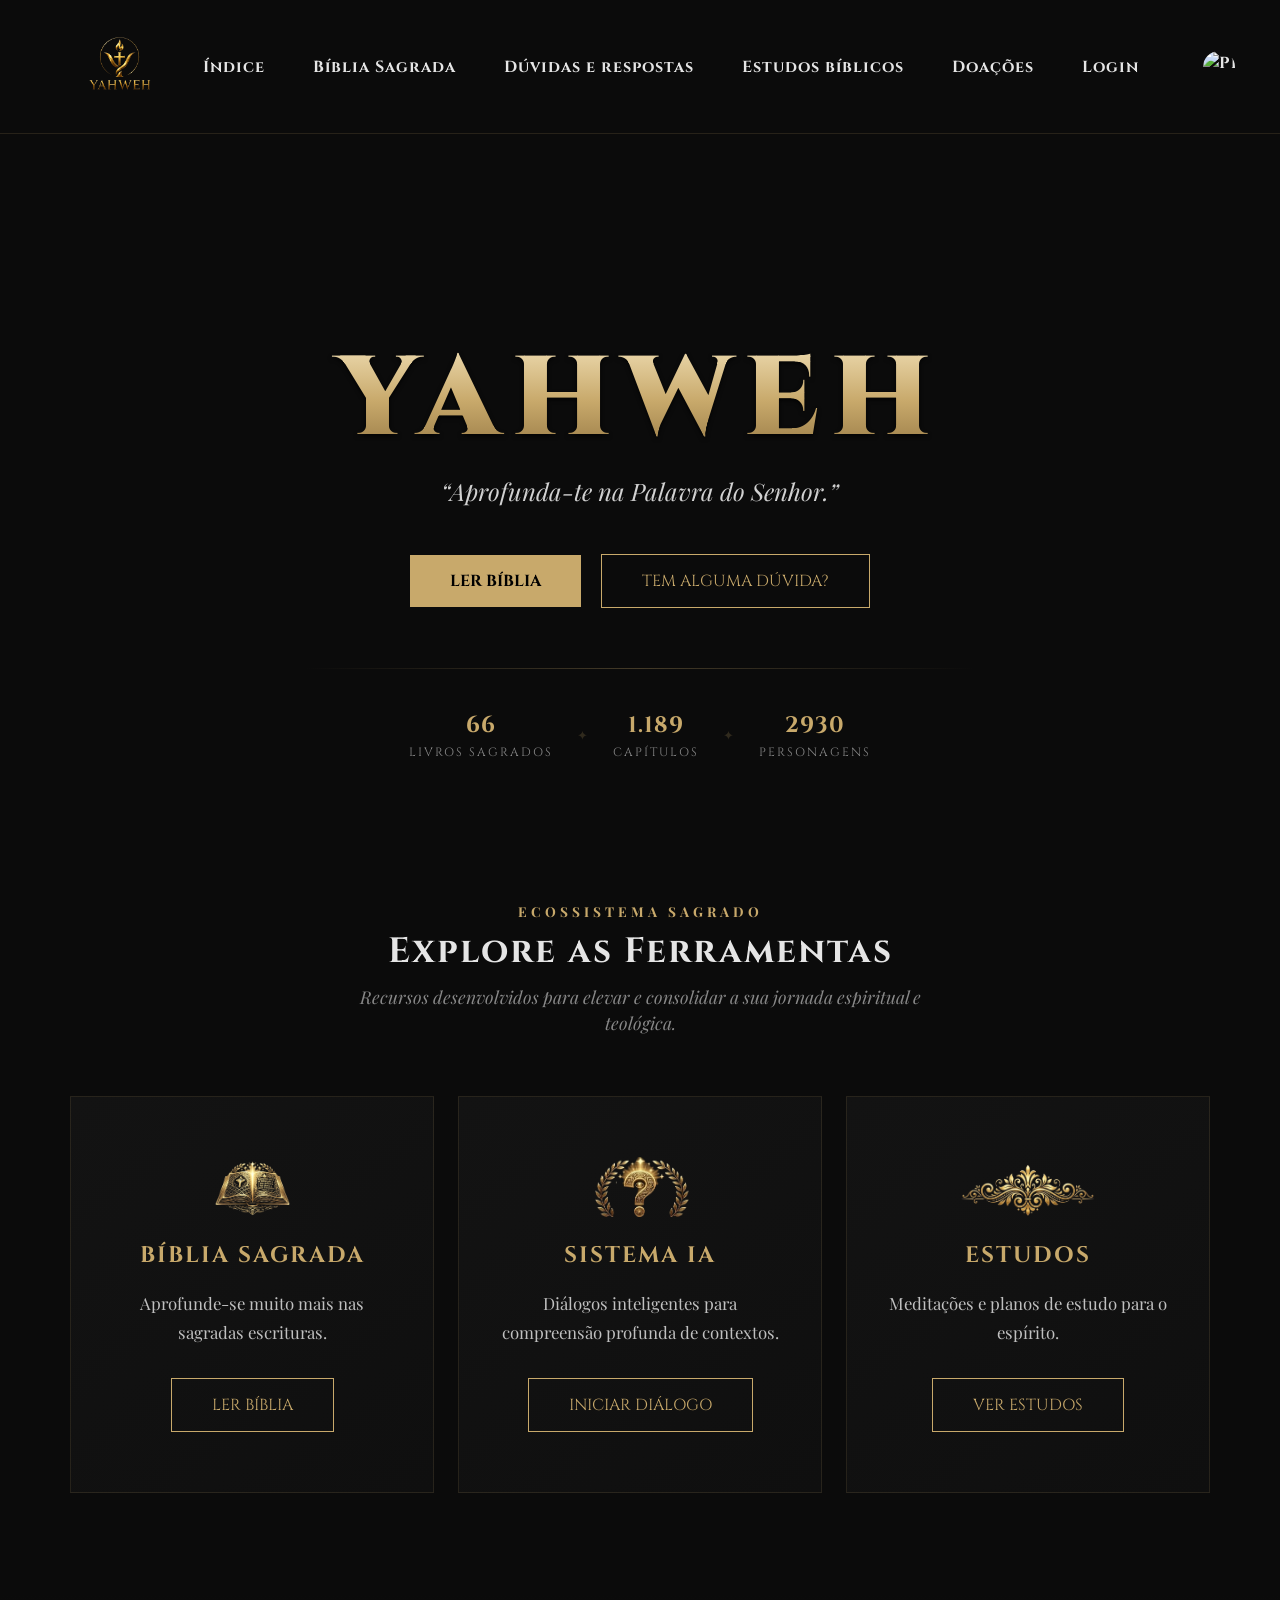
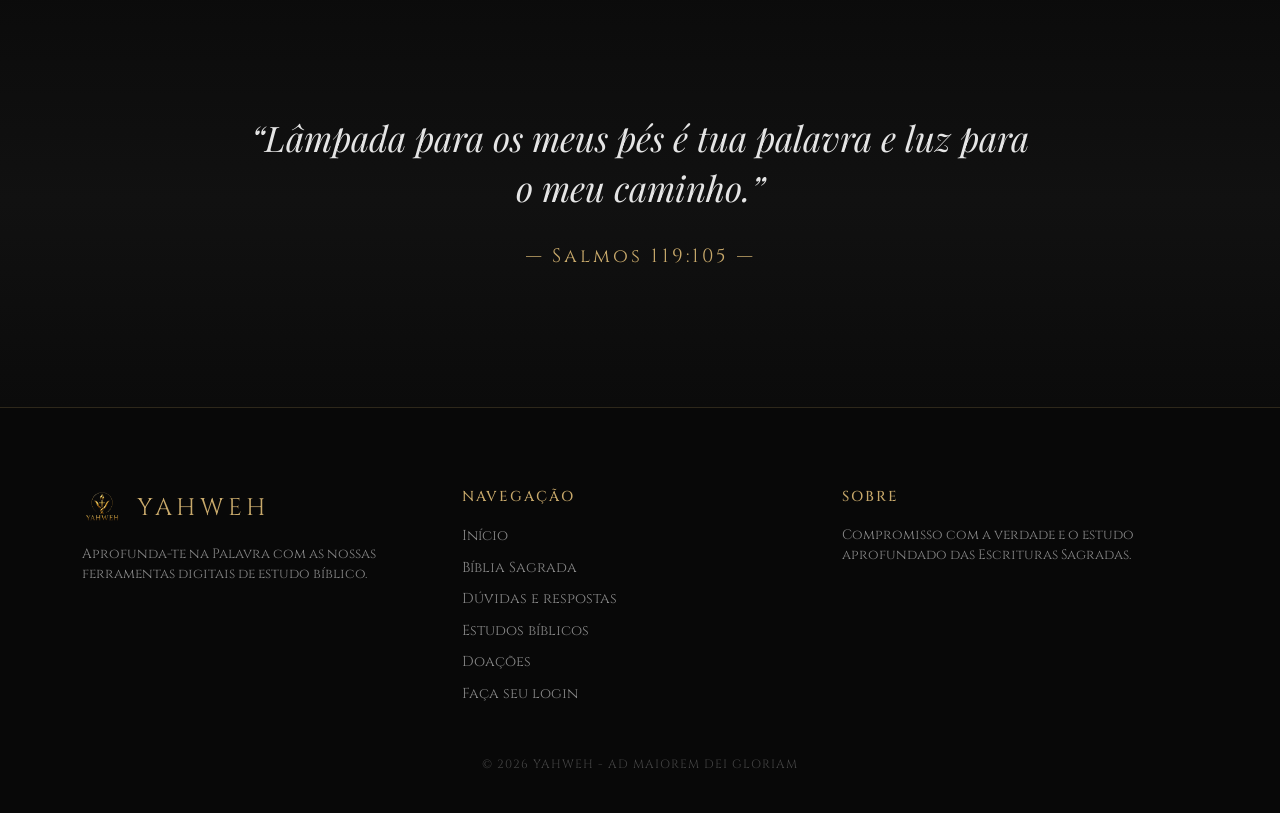
==== index.html @ 66be970e "Update index.html" ====
<!DOCTYPE html>
<html lang="pt-pt">
<head>
    <meta charset="UTF-8">
    <meta name="viewport" content="width=device-width, initial-scale=1.0">
    <title>YAHWEH | Aprofunda-te na Palavra</title>
    
    <link href="https://cdn.jsdelivr.net/npm/bootstrap@5.3.0/dist/css/bootstrap.min.css" rel="stylesheet">
    <link href="https://fonts.googleapis.com/css2?family=Cinzel:wght@400;700;900&family=Playfair+Display:ital,wght@0,400;0,700;1,400&display=swap" rel="stylesheet">
     <link rel="icon" type="image/png" href="img/Logo.png">
     <link rel="manifest" href="/manifest.json">
    <meta name="theme-color" content="#1a237e">
    <style>
:root {
    --bg-dark: #0B0B0B;
    --card-bg: #131313;
    --card-bg-hover: #1A1A1A;
    --gold: #C8A96B;
    --gold-light: #F4E4BC;
    --gold-dark: #8B6E3C;
    --gold-hover: #B39256;
    --white-biblical: #E5E5E5;
    --gray-text: #888888;
}

body {
    background-color: var(--bg-dark);
    color: var(--white-biblical);
    font-family: 'Playfair Display', serif; 
    overflow-x: hidden;
}

h1, h2, h3, .nav-link, .section-title {
    font-family: 'Cinzel', serif;
    letter-spacing: 2px;
}

/* TÍTULO YAHWEH */
.hero-title {
    font-size: 7rem;
    font-weight: 900;
    margin-bottom: 5px;
    font-family: 'Cinzel', serif;
    letter-spacing: 12px;
    text-transform: uppercase;
    background: linear-gradient(
        to bottom,
        var(--gold-light) 0%,
        var(--gold) 50%,
        var(--gold-dark) 100%
    );
    -webkit-background-clip: text;
    -webkit-text-fill-color: transparent;
    filter: drop-shadow(0px 2px 2px rgba(0,0,0,0.8));
}

/* NAVBAR */

.navbar {
    background-color: var(--bg-dark);
    border-bottom: 1px solid rgba(200, 169, 107, 0.15);
    padding: 1.5rem 0;
}

.navbar-nav {
    display: flex;
    align-items: center;
    flex-wrap: nowrap;
    gap: 10px;
}

.logo-img {
    height: 75px;
    width: auto;
    display: inline-block;
    animation: heartbeat-slow 4s infinite ease-in-out;
    transform-origin: center;
}

@keyframes heartbeat-slow {
    0% {
        transform: scale(1);
        filter: drop-shadow(0 0 2px rgba(200,169,107,0.1));
    }

    50% {
        transform: scale(1.05);
        filter: drop-shadow(0 0 8px rgba(200,169,107,0.3));
    }

    100% {
        transform: scale(1);
        filter: drop-shadow(0 0 2px rgba(200,169,107,0.1));
    }
}

.nav-link {
    color: var(--white-biblical) !important;
    font-size: 1rem;
    font-weight: 700;
    margin-left: 22px;
    letter-spacing: 1px;
    display: inline-block;
    position: relative;
    transition: color 0.4s ease;

    /* CORREÇÃO */
    white-space: nowrap;
}

.nav-link:hover {
    color: var(--gold) !important;
}

.nav-link::after {
    content: '';
    position: absolute;
    width: 100%;
    transform: scaleX(0);
    height: 1px;
    bottom: -5px;
    left: 0;
    background-color: var(--gold);
    transform-origin: bottom right;
    transition: transform 0.4s ease-out;
}

.nav-link:hover::after {
    transform: scaleX(1);
    transform-origin: bottom left;
}

/* HERO SECTION */

.hero-section { 
    padding: 200px 0 80px 0;
    text-align: center; 
}

.hero-subtitle { 
    font-size: 1.5rem; 
    color: #D1D1D1;
    font-style: italic; 
    margin-bottom: 45px; 
}

.btn-yahweh-gold {
    background-color: var(--gold);
    color: #000 !important;
    border: none;
    padding: 14px 40px;
    font-weight: 700;
    text-transform: uppercase;
    font-family: 'Cinzel', serif;
    border-radius: 0;
    transition: all 0.3s ease;
}

.btn-yahweh-gold:hover {
    background-color: var(--gold-hover);
    transform: translateY(-3px);
}

.btn-yahweh-outline {
    border: 1px solid var(--gold);
    color: var(--gold) !important;
    padding: 14px 40px;
    border-radius: 0;
    font-family: 'Cinzel', serif;
    text-transform: uppercase;
    background: transparent;
    transition: all 0.3s ease;
}

.btn-yahweh-outline:hover {
    background-color: var(--gold);
    color: #000 !important;
    transform: translateY(-3px);
}

.hero-divider {
    height: 1px;
    background: linear-gradient(
        to right,
        transparent,
        rgba(200,169,107,0.3),
        transparent
    );
    width: 60%;
    margin: 60px auto 40px auto;
}

.hero-sub-footer {
    display: flex;
    justify-content: center;
    gap: 60px;
}

.hero-stat-item {
    text-align: center;
    position: relative;
}

.hero-stat-item:not(:last-child)::after {
    content: '✦';
    position: absolute;
    right: -35px;
    top: 50%;
    transform: translateY(-50%);
    color: rgba(200,169,107,0.2);
    font-size: 0.8rem;
}

.stat-number {
    display: block;
    font-size: 1.4rem;
    font-weight: 700;
    color: var(--gold);
    letter-spacing: 1px;
    font-family: 'Cinzel', serif;
}

.stat-number-label {
    display: block;
    font-size: 0.75rem;
    color: var(--gray-text);
    text-transform: uppercase;
    letter-spacing: 2px;
    font-family: 'Cinzel', serif;
}

/* INFO SECTION */

.info-section {
    padding: 60px 0 100px 0;
}

.section-header {
    margin-bottom: 60px;
}

.section-badge {
    color: var(--gold);
    font-size: 0.85rem;
    letter-spacing: 4px;
    text-transform: uppercase;
    font-weight: 700;
    display: block;
    margin-bottom: 10px;
}

.section-title {
    font-size: 2.2rem;
    color: var(--white-biblical);
    font-weight: 700;
}

.section-subtitle {
    color: var(--gray-text);
    font-size: 1.1rem;
    font-style: italic;
    max-width: 600px;
    margin: 10px auto 0 auto;
}

.card-custom {
    background: linear-gradient(145deg, var(--card-bg), #0f0f0f);
    border: 1px solid rgba(200,169,107,0.12);
    padding: 60px 40px;
    text-align: center;
    height: 100%;
    transition: all 0.4s cubic-bezier(0.165,0.84,0.44,1);
    position: relative;
}

.card-custom:hover {
    border-color: var(--gold);
    background: var(--card-bg-hover);
    transform: translateY(-8px);
}

.card-custom::before {
    content: '';
    position: absolute;
    top: 0;
    left: 0;
    width: 100%;
    height: 3px;
    background-color: var(--gold);
    transform: scaleX(0);
    transition: transform 0.4s ease;
}

.card-custom:hover::before {
    transform: scaleX(1);
}

.card-img-icon {
    height: 60px;
    width: auto;
    margin-bottom: 25px;
}

.card-title {
    color: var(--gold);
    font-size: 1.4rem;
    font-weight: 700;
    margin-bottom: 20px;
    text-transform: uppercase;
}

.card-text {
    font-size: 1.05rem;
    line-height: 1.7;
    color: #C0C0C0;
}

/* VERSÍCULO */

.verse-section {
    padding: 120px 0;
    background: linear-gradient(to bottom, #0b0b0b, #111, #0b0b0b);
}

.verse-text {
    font-size: 2.2rem;
    font-style: italic;
    color: var(--white-biblical);
    max-width: 800px;
    margin: 0 auto;
    line-height: 1.4;
}

.verse-ref {
    font-family: 'Cinzel', serif;
    color: var(--gold);
    margin-top: 30px;
    font-size: 1.2rem;
    letter-spacing: 3px;
}

/* FOOTER */

footer { 
    padding: 80px 0 40px 0; 
    border-top: 1px solid rgba(200,169,107,0.2); 
    background-color: #080808;
    font-family: 'Cinzel', serif; 
}

.footer-brand {
    font-size: 1.5rem;
    color: var(--gold);
    letter-spacing: 4px;
    margin-bottom: 1rem;
    display: block;
}

.footer-heading {
    color: var(--gold);
    font-size: 0.9rem;
    text-transform: uppercase;
    letter-spacing: 2px;
    margin-bottom: 20px;
}

.footer-link {
    color: var(--gray-text);
    text-decoration: none;
    display: block;
    margin-bottom: 10px;
    transition: 0.3s;
    font-size: 0.9rem;
}

.footer-link:hover {
    color: var(--gold);
}

.copyright {
    color: #444;
    font-size: 0.75rem;
    margin-top: 40px;
    letter-spacing: 1px;
}

/* RESPONSIVO */

@media (max-width: 768px) {

    .navbar {
        padding: 1rem 0;
    }

    .logo-img {
        height: 55px;
    }

    .navbar-collapse {
        background-color: #0B0B0B;
        padding: 20px;
        margin-top: 15px;
        text-align: center;
        border-top: none !important;
    }

    .navbar-nav {
        flex-direction: column;
        gap: 0;
    }

    .nav-link {
        margin-left: 0;
        margin-top: 15px;
        margin-bottom: 10px;
        font-size: 1rem;
        text-align: center;
    }

    .hero-section {
        padding: 120px 20px 60px 20px;
    }

    .hero-title {
        font-size: 3.2rem;
        letter-spacing: 4px;
        line-height: 1.1;
    }

    .hero-subtitle {
        font-size: 1.1rem;
        margin-bottom: 30px;
        padding: 0 10px;
    }

    .btn-yahweh-gold,
    .btn-yahweh-outline {
        width: 100%;
        margin-bottom: 15px;
        padding: 14px 20px;
        font-size: 0.9rem;
    }

    .hero-divider {
        width: 90%;
        margin: 40px auto;
    }

    .hero-sub-footer {
        flex-direction: column;
        gap: 25px;
    }

    .hero-stat-item:not(:last-child)::after {
        display: none;
    }

    .section-title {
        font-size: 1.7rem;
    }

    .section-subtitle {
        font-size: 1rem;
        padding: 0 15px;
    }

    .card-custom {
        padding: 40px 25px;
    }

    .card-title {
        font-size: 1.2rem;
    }

    .card-text {
        font-size: 0.95rem;
    }

    .verse-section {
        padding: 80px 20px;
    }

    .verse-text {
        font-size: 1.4rem;
        line-height: 1.6;
    }

    .verse-ref {
        font-size: 1rem;
    }

    footer {
        padding: 60px 20px 30px 20px;
        text-align: center;
    }

    .footer-brand {
        font-size: 1.2rem;
    }

    .footer-heading {
        margin-top: 20px;
    }

    .copyright {
        margin-top: 30px;
        font-size: 0.7rem;
    }

    .navbar-toggler {
        border: none !important;
    }

    .navbar-toggler:focus {
        box-shadow: none !important;
    }

    .navbar-toggler-icon {
    background-image: url("data:image/svg+xml;charset=utf8,%3Csvg viewBox='0 0 30 30' xmlns='http://www.w3.org/2000/svg'%3E%3Cpath stroke='%23C8A96B' stroke-width='2.8' stroke-linecap='round' d='M4 7h22M4 15h22M4 23h22'/%3E%3C/svg%3E") !important;
}
}
</style>
</head>
<body>
        <div class="modal fade" id="settingsModal" tabindex="-1">

    <div class="modal-dialog">

        <div class="modal-content bg-dark text-white">

            <div class="modal-header">

                <h5 class="modal-title">
                    Configurações da Conta
                </h5>

                <button
                    type="button"
                    class="btn-close btn-close-white"
                    data-bs-dismiss="modal">
                </button>

            </div>

            <div class="modal-body">

                <label class="mb-2">
                    Nome
                </label>

                <input
                    type="text"
                    id="edit-name"
                    class="form-control mb-3">

                <label class="mb-2">
                    Email
                </label>

                <input
                    type="text"
                    id="edit-email"
                    class="form-control mb-4"
                    disabled>

                <button
                    class="btn btn-warning w-100"
                    id="save-settings">

                    Guardar Alterações

                </button>

            </div>

        </div>

    </div>

</div>

<!-- NAVBAR -->

<nav class="navbar navbar-expand-lg">

    <div class="container">

        <a class="navbar-brand" href="index.html">
            <img src="img/Logo.png" alt="YAHWEH Logo" class="logo-img">
        </a>

        <button
            class="navbar-toggler border-0"
            type="button"
            data-bs-toggle="collapse"
            data-bs-target="#navbarNav"
            aria-controls="navbarNav"
            aria-expanded="false"
            aria-label="Toggle navigation">

            <span class="navbar-toggler-icon"></span>

        </button>

        <div class="collapse navbar-collapse" id="navbarNav">

            <div class="navbar-nav ms-auto align-items-center">

                <a class="nav-link" href="index.html">Índice</a>

                <a class="nav-link" href="biblia.html">
                    Bíblia Sagrada
                </a>

                <a class="nav-link" href="ia.html">
                    Dúvidas e respostas
                </a>

                <a class="nav-link" href="estudos.html">
                    Estudos bíblicos
                </a>

                <a class="nav-link" href="doacoes.html">
                    Doações
                </a>

                <a
                    class="nav-link"
                    href="login.html"
                    id="login-link">

                    Login

                </a>

                <div class="dropdown ms-3" id="user-menu">

                    <a
                        class="nav-link dropdown-toggle d-flex align-items-center gap-2"
                        href="#"
                        role="button"
                        data-bs-toggle="dropdown"
                        aria-expanded="false">

                        <img
                            id="user-photo"
                            src=""
                            alt="Perfil"
                            style="
                                width:32px;
                                height:32px;
                                border-radius:50%;
                                object-fit:cover;
                            ">

                        <span
                            id="user-name"
                            style="
                                max-width:140px;
                                overflow:hidden;
                                text-overflow:ellipsis;
                                white-space:nowrap;
                                display:inline-block;
                            ">
                        </span>

                    </a>

                    <ul class="dropdown-menu dropdown-menu-end">

                        <li>
                            <a
                                class="dropdown-item d-none"
                                href="admin.php"
                                id="admin-link">

                                Painel Admin

                            </a>
                        </li>

                        <li>
                            <a
                                class="dropdown-item"
                                href="#"
                                id="open-settings"
                                data-bs-toggle="modal"
                                data-bs-target="#settingsModal">

                                Configurações

                            </a>
                        </li>

                        <li>
                            <hr class="dropdown-divider">
                        </li>

                        <li>
                            <a
                                class="dropdown-item text-danger"
                                href="#"
                                id="logout-btn">

                                Sair

                            </a>
                        </li>

                    </ul>

                </div>

            </div>

        </div>

    </div>

</nav>

    <section class="hero-section">
        <div class="container">
            <h1 class="hero-title">YAHWEH</h1>
            <p class="hero-subtitle">“Aprofunda-te na Palavra do Senhor.”</p>
            <div class="mb-4">
                <a href="biblia.html" class="btn btn-yahweh-gold me-3">Ler Bíblia</a>
                <a href="ia.html" class="btn btn-yahweh-outline">Tem alguma dúvida?</a>
            </div>
            <div class="hero-divider"></div>
            <div class="hero-sub-footer">
                <div class="hero-stat-item">
                    <span class="stat-number">66</span>
                    <span class="stat-number-label">Livros Sagrados</span>
                </div>
                <div class="hero-stat-item">
                    <span class="stat-number">1.189</span>
                    <span class="stat-number-label">Capítulos</span>
                </div>
                <div class="hero-stat-item">
                    <span class="stat-number">2930</span>
                    <span class="stat-number-label">Personagens</span>
                </div>
            </div>
        </div>
    </section>

   <section class="container info-section">
    <div class="section-header text-center">
        <span class="section-badge">Ecossistema Sagrado</span>
        <h2 class="section-title">Explore as Ferramentas</h2>
        <p class="section-subtitle">Recursos desenvolvidos para elevar e consolidar a sua jornada espiritual e teológica.</p>
    </div>
    
    
    <div class="row g-4 justify-content-center">
        
        <div class="col-12 col-md-4">
            <div class="card-custom d-flex flex-column align-items-center h-100">
                <img src="img/biblia1.png" alt="Bíblia" class="card-img-icon">
                <h3 class="card-title">Bíblia Sagrada</h3>
                <p class="card-text flex-grow-1">Aprofunde-se muito mais nas sagradas escrituras.</p>
                <a href="biblia.html" class="btn btn-yahweh-outline mt-3">Ler Bíblia</a>
            </div>
        </div>

        <div class="col-12 col-md-4">
            <div class="card-custom d-flex flex-column align-items-center h-100">
                <img src="img/biblia2.png" alt="IA" class="card-img-icon">
                <h3 class="card-title">Sistema IA</h3>
                <p class="card-text flex-grow-1">Diálogos inteligentes para compreensão profunda de contextos.</p>
                <a href="ia.html" class="btn btn-yahweh-outline mt-3">Iniciar Diálogo</a>
            </div>
        </div>

        <div class="col-12 col-md-4">
            <div class="card-custom d-flex flex-column align-items-center h-100">
                <img src="img/biblia3.png" alt="Estudos" class="card-img-icon">
                <h3 class="card-title">Estudos</h3>
                <p class="card-text flex-grow-1">Meditações e planos de estudo para o espírito.</p>
                <a href="estudos.html" class="btn btn-yahweh-outline mt-3">Ver Estudos</a>
            </div>
        </div>

    </div>
</section>

    <section class="verse-section text-center">
        <div class="container">
            <p class="verse-text">“Lâmpada para os meus pés é tua palavra e luz para o meu caminho.”</p>
            <p class="verse-ref">— Salmos 119:105 —</p>
        </div>
    </section>

<footer>
    <div class="container">
        <div class="row g-4">
            <div class="col-md-4">
                <div class="d-flex align-items-center mb-3">
                    <img src="img/Logo.png" alt="YAHWEH Logo" style="height: 40px; width: auto; margin-right: 15px;">
                    <span class="footer-brand" style="margin-bottom: 0;">YAHWEH</span>
                </div>
                <p style="color:var(--gray-text); font-size: 0.85rem;">Aprofunda-te na Palavra com as nossas ferramentas digitais de estudo bíblico.</p>
            </div>
            
            <div class="col-md-4">
                <h4 class="footer-heading">Navegação</h4>
           <a href="index.html" class="footer-link">Início</a>
                <a href="biblia.html" class="footer-link">Bíblia Sagrada</a>
                <a href="ia.html" class="footer-link">Dúvidas e respostas</a>
                <a href="estudos.html" class="footer-link">Estudos bíblicos</a>
                <a href="doacoes.html" class="footer-link">Doações</a>
                <a href="login.html"
   class="footer-link"
   id="footer-login-link">

    Faça seu login

</a>
            </div>

            <div class="col-md-4">
                <h4 class="footer-heading">Sobre</h4>
                <p style="color:var(--gray-text); font-size: 0.85rem;">Compromisso com a verdade e o estudo aprofundado das Escrituras Sagradas.</p>
            </div>
        </div>
        
        <div class="text-center copyright">
            &copy; 2026 YAHWEH - AD MAIOREM DEI GLORIAM
        </div>
    </div>
</footer>

    <script src="https://cdn.jsdelivr.net/npm/bootstrap@5.3.0/dist/js/bootstrap.bundle.min.js"></script>
     <script type="module" src="auth.js"></script>

     <script>
if ('serviceWorker' in navigator) {
    window.addEventListener('load', () => {
        navigator.serviceWorker.register('./service-worker.js')
            .then(() => console.log('Service Worker registado'))
            .catch(err => console.error('Erro SW:', err));
    });
}
</script>

     <div id="custom-toast"></div>
</body>
</html>
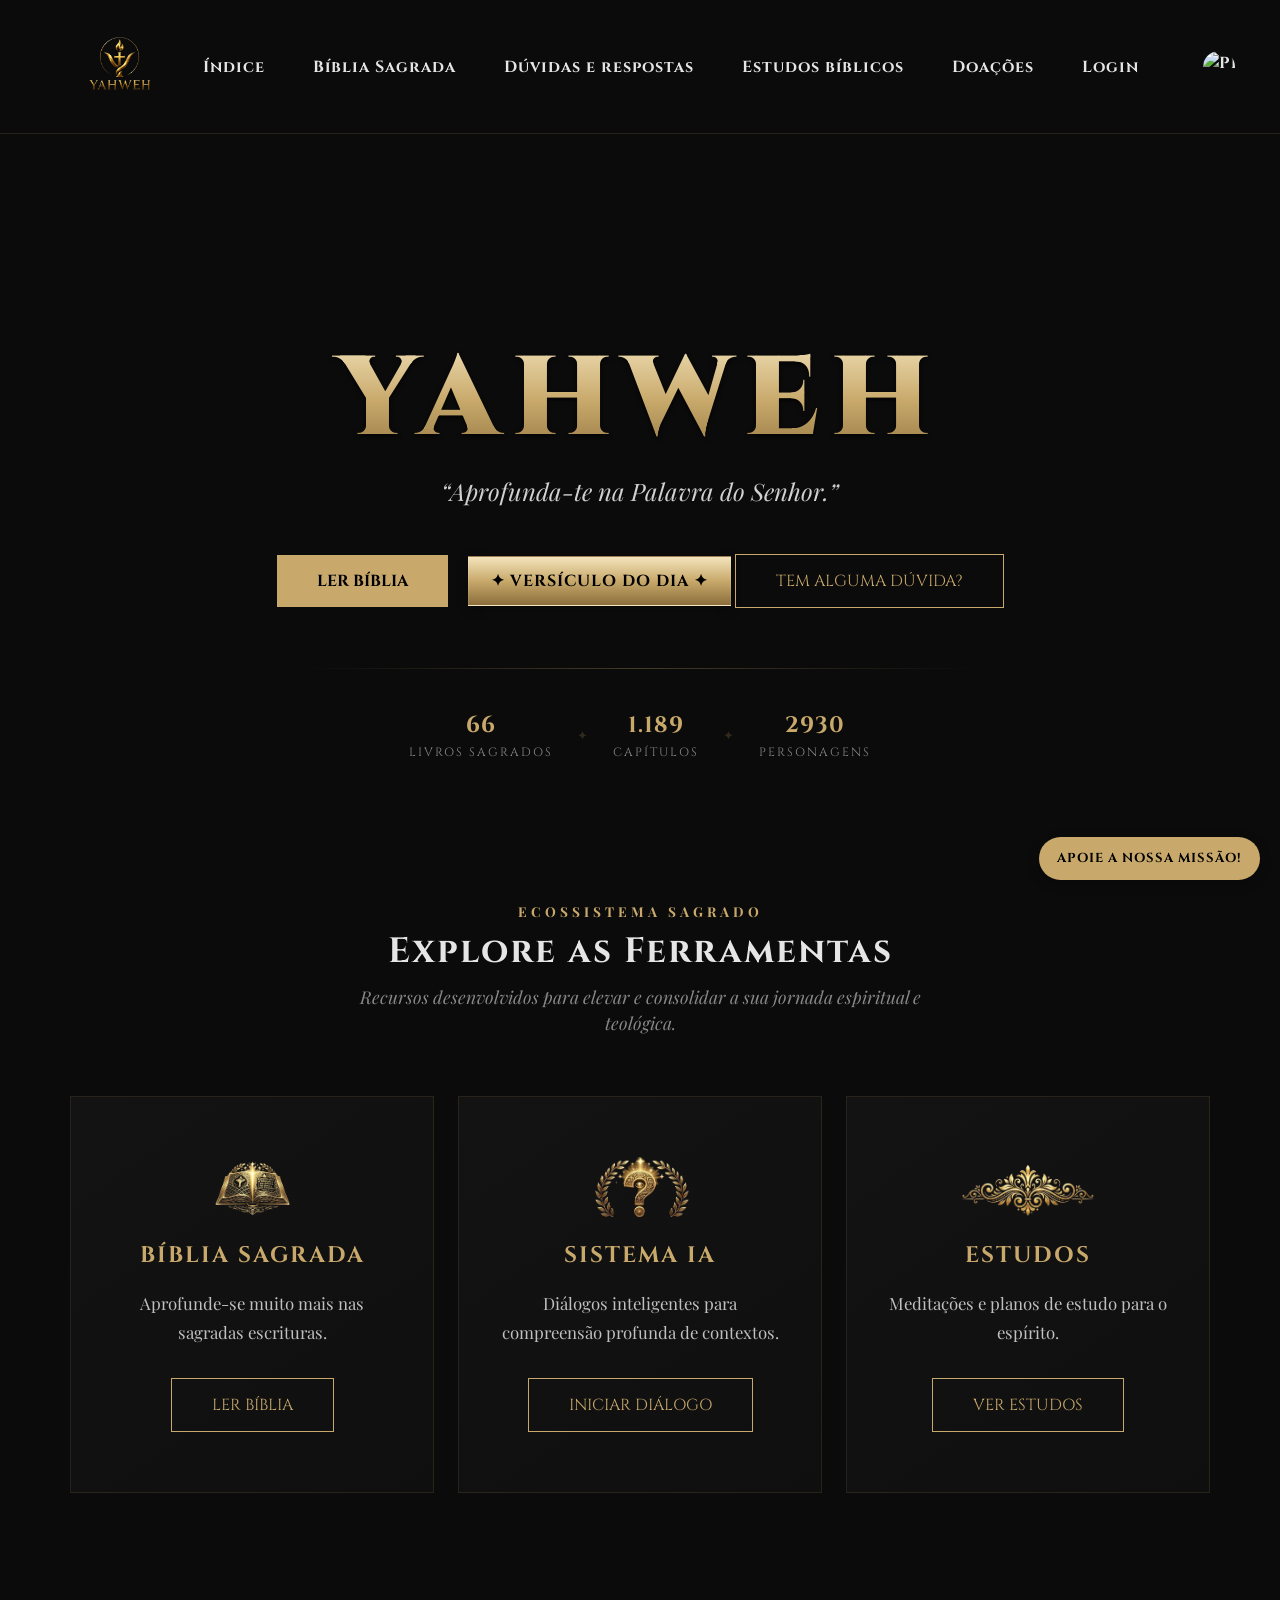
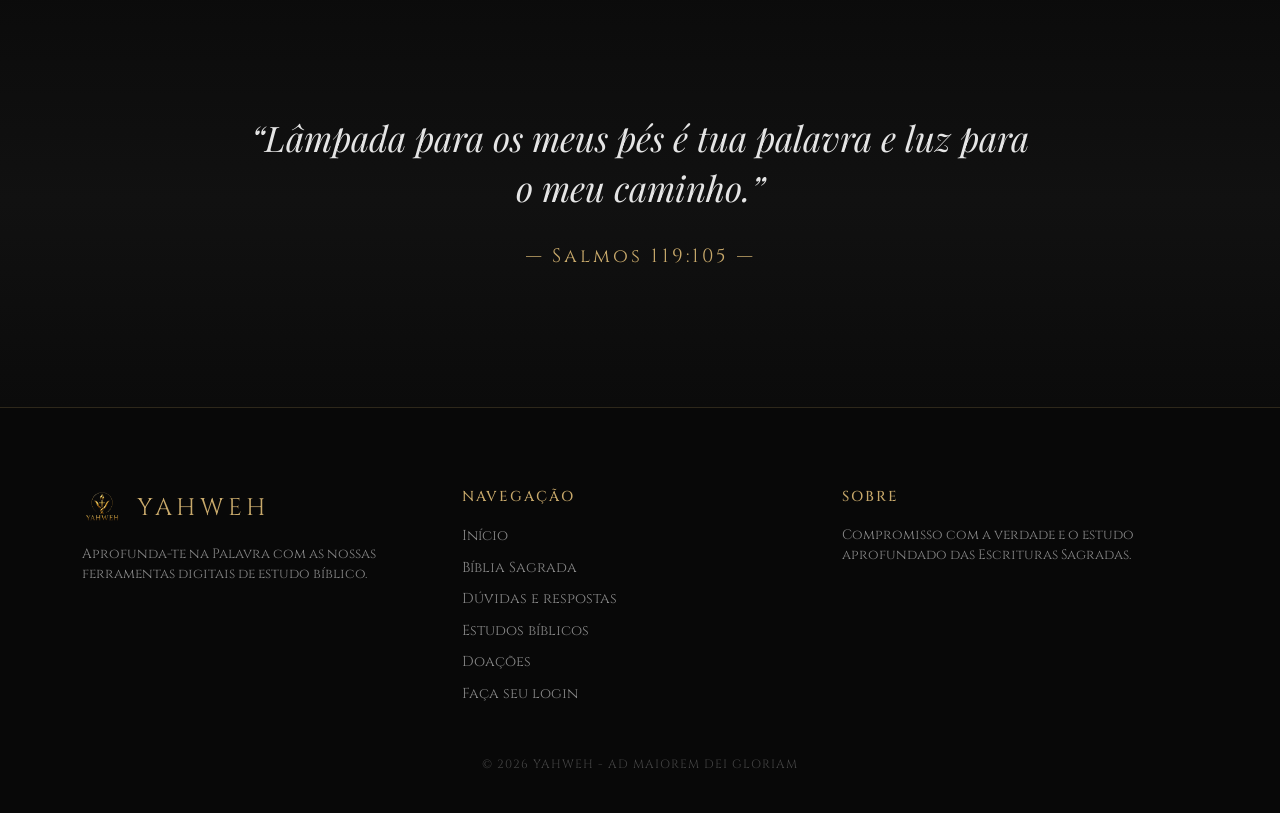
==== commit 35abcf6e: "Update index.html" ====
--- a/index.html
+++ b/index.html
@@ -8,8 +8,6 @@
     <link href="https://cdn.jsdelivr.net/npm/bootstrap@5.3.0/dist/css/bootstrap.min.css" rel="stylesheet">
     <link href="https://fonts.googleapis.com/css2?family=Cinzel:wght@400;700;900&family=Playfair+Display:ital,wght@0,400;0,700;1,400&display=swap" rel="stylesheet">
      <link rel="icon" type="image/png" href="img/Logo.png">
-     <link rel="manifest" href="/manifest.json">
-    <meta name="theme-color" content="#1a237e">
     <style>
 :root {
     --bg-dark: #0B0B0B;
@@ -723,10 +721,46 @@
         <div class="container">
             <h1 class="hero-title">YAHWEH</h1>
             <p class="hero-subtitle">“Aprofunda-te na Palavra do Senhor.”</p>
-            <div class="mb-4">
-                <a href="biblia.html" class="btn btn-yahweh-gold me-3">Ler Bíblia</a>
-                <a href="ia.html" class="btn btn-yahweh-outline">Tem alguma dúvida?</a>
-            </div>
+           <div class="mb-4">
+
+    <a href="biblia.html" class="btn btn-yahweh-gold me-3">
+        Ler Bíblia
+    </a>
+
+  <a href="biblia.html"
+style="
+background:linear-gradient(to bottom,#F4E4BC 0%,#C8A96B 50%,#8B6E3C 100%);
+color:#000;
+border:1px solid rgba(255,255,255,.10);
+padding:12px 22px;
+font-family:'Cinzel',serif;
+font-weight:700;
+letter-spacing:1px;
+text-transform:uppercase;
+text-decoration:none;
+display:inline-block;
+box-shadow:0 3px 10px rgba(0,0,0,.25);
+transition:all .3s ease;
+border-radius:0;
+"
+onmouseover="
+this.style.transform='translateY(-3px)';
+this.style.boxShadow='0 6px 14px rgba(0,0,0,.30)';
+this.style.background='linear-gradient(to bottom,#FFF2D6,#D4B77F,#A88345)';
+"
+onmouseout="
+this.style.transform='translateY(0)';
+this.style.boxShadow='0 3px 10px rgba(0,0,0,.25)';
+this.style.background='linear-gradient(to bottom,#F4E4BC 0%,#C8A96B 50%,#8B6E3C 100%)';
+">
+✦ Versículo do Dia ✦
+</a>
+
+    <a href="ia.html" class="btn btn-yahweh-outline">
+        Tem alguma dúvida?
+    </a>
+
+</div>
             <div class="hero-divider"></div>
             <div class="hero-sub-footer">
                 <div class="hero-stat-item">
@@ -833,17 +867,74 @@
 
     <script src="https://cdn.jsdelivr.net/npm/bootstrap@5.3.0/dist/js/bootstrap.bundle.min.js"></script>
      <script type="module" src="auth.js"></script>
-
-     <script>
-if ('serviceWorker' in navigator) {
-    window.addEventListener('load', () => {
-        navigator.serviceWorker.register('./service-worker.js')
-            .then(() => console.log('Service Worker registado'))
-            .catch(err => console.error('Erro SW:', err));
-    });
-}
+    <div id="custom-toast"></div>
+    <script>
+        if ('serviceWorker' in navigator) {
+            window.addEventListener('load', () => {
+                navigator.serviceWorker.register('./service-worker.js')
+                    .then(() => console.log('Script de limpeza ativo'))
+                    .catch(err => console.error('Erro:', err));
+            });
+        }
+    </script>
+    <!-- Google tag (gtag.js) -->
+<script async src="https://www.googletagmanager.com/gtag/js?id=G-NFBJTTC7L8"></script>
+<script>
+  window.dataLayer = window.dataLayer || [];
+  function gtag(){dataLayer.push(arguments);}
+  gtag('js', new Date());
+
+  gtag('config', 'G-NFBJTTC7L8');
 </script>
 
-     <div id="custom-toast"></div>
+<body>
+
+<a href="doacoes.html"
+style="
+position:fixed;
+right:20px;
+bottom:20px;
+
+padding:12px 18px;
+
+background:#C8A96B;
+
+color:#000;
+
+border-radius:30px;
+
+display:flex;
+align-items:center;
+justify-content:center;
+
+font-size:13px;
+font-weight:700;
+font-family:'Cinzel', serif;
+letter-spacing:1px;
+text-transform:uppercase;
+
+text-decoration:none;
+
+z-index:999999;
+
+box-shadow:0 4px 12px rgba(0,0,0,.25);
+
+transition:all .3s ease;
+"
+
+onmouseover="
+this.style.transform='translateY(-4px) rotate(-2deg)';
+this.style.background='#D4B77F';
+"
+
+onmouseout="
+this.style.transform='translateY(0) rotate(0deg)';
+this.style.background='#C8A96B';
+">
+
+Apoie a Nossa Missão!
+
+</a>
+
 </body>
 </html>
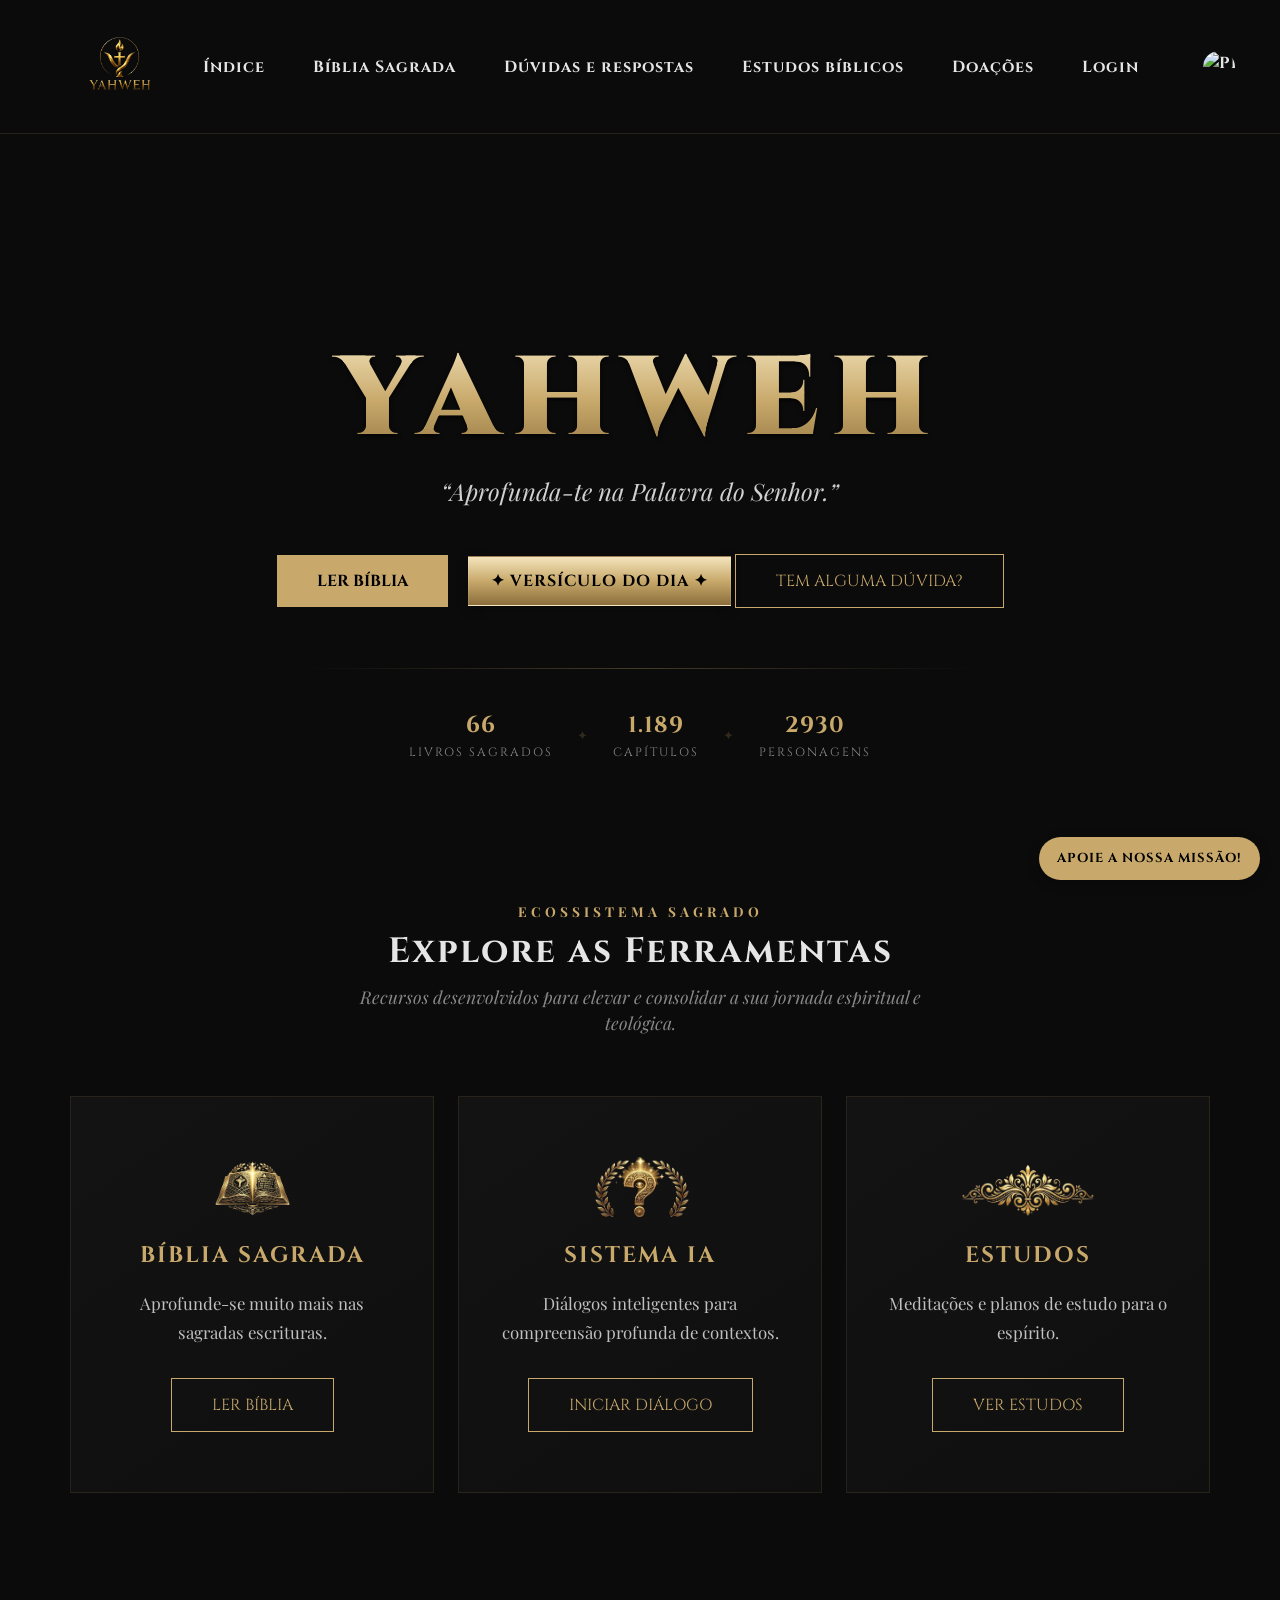
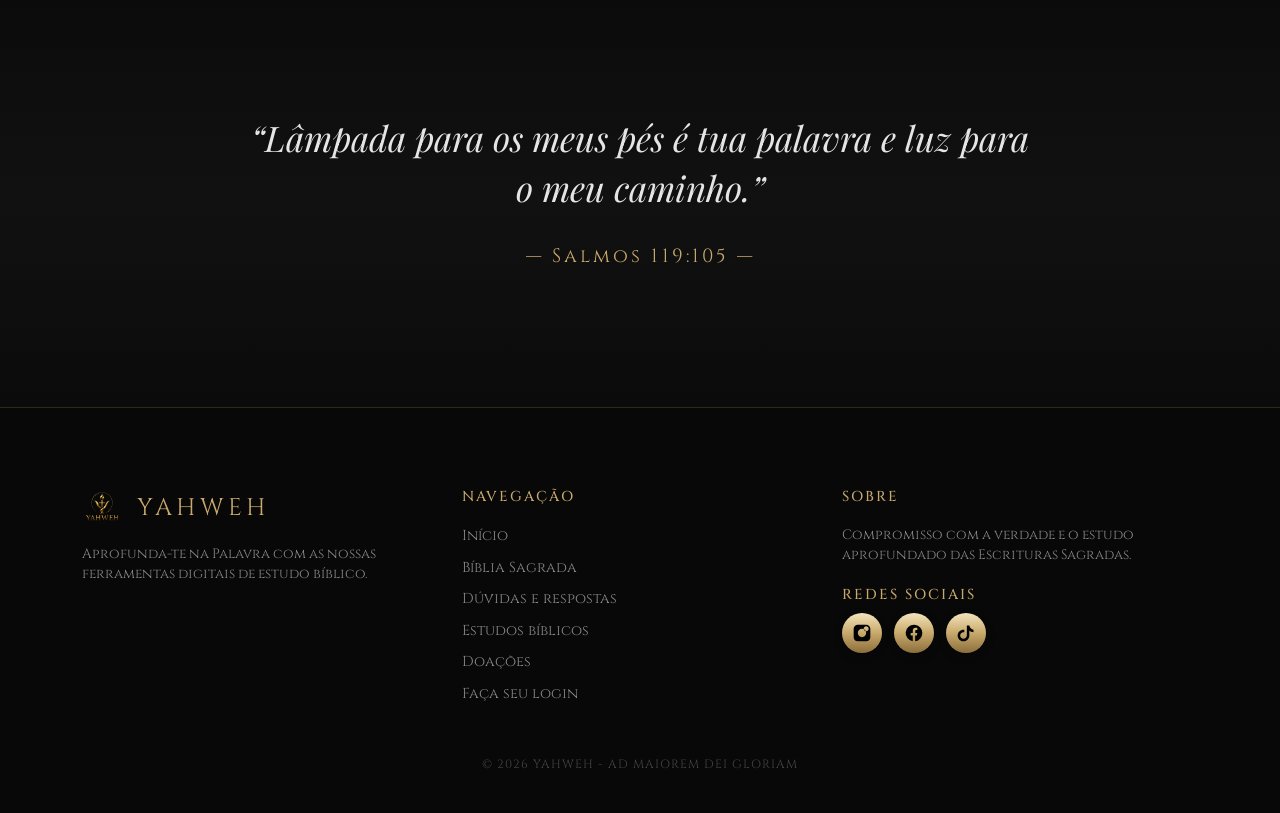
==== commit 572c28f6: "Update index.html" ====
--- a/index.html
+++ b/index.html
@@ -834,31 +834,137 @@
                     <img src="img/Logo.png" alt="YAHWEH Logo" style="height: 40px; width: auto; margin-right: 15px;">
                     <span class="footer-brand" style="margin-bottom: 0;">YAHWEH</span>
                 </div>
-                <p style="color:var(--gray-text); font-size: 0.85rem;">Aprofunda-te na Palavra com as nossas ferramentas digitais de estudo bíblico.</p>
+
+                <p style="color:var(--gray-text); font-size: 0.85rem;">
+                    Aprofunda-te na Palavra com as nossas ferramentas digitais de estudo bíblico.
+                </p>
             </div>
-            
+
             <div class="col-md-4">
                 <h4 class="footer-heading">Navegação</h4>
-           <a href="index.html" class="footer-link">Início</a>
+
+                <a href="index.html" class="footer-link">Início</a>
                 <a href="biblia.html" class="footer-link">Bíblia Sagrada</a>
                 <a href="ia.html" class="footer-link">Dúvidas e respostas</a>
                 <a href="estudos.html" class="footer-link">Estudos bíblicos</a>
                 <a href="doacoes.html" class="footer-link">Doações</a>
-                <a href="login.html"
-   class="footer-link"
-   id="footer-login-link">
-
-    Faça seu login
-
-</a>
+
+                <a href="login.html" class="footer-link" id="footer-login-link">
+                    Faça seu login
+                </a>
             </div>
 
             <div class="col-md-4">
                 <h4 class="footer-heading">Sobre</h4>
-                <p style="color:var(--gray-text); font-size: 0.85rem;">Compromisso com a verdade e o estudo aprofundado das Escrituras Sagradas.</p>
+
+                <p style="color:var(--gray-text); font-size: 0.85rem;">
+                    Compromisso com a verdade e o estudo aprofundado das Escrituras Sagradas.
+                </p>
+
+                <!-- 🔥 REDES SOCIAIS -->
+                <div style="margin-top:20px;">
+                    <h4 class="footer-heading" style="margin-bottom:10px;">
+                        Redes Sociais
+                    </h4>
+
+                    <div style="display:flex; gap:12px;">
+
+                        <!-- INSTAGRAM -->
+                        <a href="https://www.instagram.com/yahweh1.pt?igsh=a2N2NmdzNjF4OW5r"
+                           target="_blank"
+                           style="
+                           width:40px;
+                           height:40px;
+                           display:flex;
+                           align-items:center;
+                           justify-content:center;
+                           border-radius:50%;
+                           background:linear-gradient(to bottom,#F4E4BC,#C8A96B,#8B6E3C);
+                           box-shadow:0 3px 8px rgba(0,0,0,.25);
+                           transition:all .3s ease;
+                           "
+                           onmouseover="
+                           this.style.transform='translateY(-3px) scale(1.1)';
+                           this.style.boxShadow='0 6px 14px rgba(0,0,0,.35)';
+                           "
+                           onmouseout="
+                           this.style.transform='translateY(0) scale(1)';
+                           this.style.boxShadow='0 3px 8px rgba(0,0,0,.25)';
+                           ">
+
+                            <!-- Instagram SVG -->
+                            <svg width="20" height="20" viewBox="0 0 24 24" fill="black">
+                                <path d="M7 2C4.24 2 2 4.24 2 7v10c0 2.76 2.24 5 5 5h10c2.76 0 5-2.24 5-5V7c0-2.76-2.24-5-5-5H7zm10 2c1.65 0 3 1.35 3 3s-1.35 3-3 3-3-1.35-3-3 1.35-3 3-3zM12 7c2.76 0 5 2.24 5 5s-2.24 5-5 5-5-2.24-5-5 2.24-5 5-5z"/>
+                            </svg>
+
+                        </a>
+
+                        <!-- FACEBOOK -->
+                        <a href="https://www.facebook.com/profile.php?id=61590850944452&locale=pt_PT"
+                           target="_blank"
+                           style="
+                           width:40px;
+                           height:40px;
+                           display:flex;
+                           align-items:center;
+                           justify-content:center;
+                           border-radius:50%;
+                           background:linear-gradient(to bottom,#F4E4BC,#C8A96B,#8B6E3C);
+                           box-shadow:0 3px 8px rgba(0,0,0,.25);
+                           transition:all .3s ease;
+                           "
+                           onmouseover="
+                           this.style.transform='translateY(-3px) scale(1.1)';
+                           this.style.boxShadow='0 6px 14px rgba(0,0,0,.35)';
+                           "
+                           onmouseout="
+                           this.style.transform='translateY(0) scale(1)';
+                           this.style.boxShadow='0 3px 8px rgba(0,0,0,.25)';
+                           ">
+
+                            <!-- Facebook SVG -->
+                            <svg width="20" height="20" viewBox="0 0 24 24" fill="black">
+                                <path d="M22 12a10 10 0 1 0-11.5 9.9v-7H8v-3h2.5V9.5C10.5 7 11.9 5.8 14 5.8c1 0 2 .1 2 .1v2.5h-1.1c-1.1 0-1.4.7-1.4 1.4V12H16l-.5 3h-2.1v7A10 10 0 0 0 22 12z"/>
+                            </svg>
+
+                        </a>
+
+                        <!-- TIKTOK -->
+                        <a href="https://www.tiktok.com/@yahweh.pt?is_from_webapp=1&sender_device=pc"
+                           target="_blank"
+                           style="
+                           width:40px;
+                           height:40px;
+                           display:flex;
+                           align-items:center;
+                           justify-content:center;
+                           border-radius:50%;
+                           background:linear-gradient(to bottom,#F4E4BC,#C8A96B,#8B6E3C);
+                           box-shadow:0 3px 8px rgba(0,0,0,.25);
+                           transition:all .3s ease;
+                           "
+                           onmouseover="
+                           this.style.transform='translateY(-3px) scale(1.1)';
+                           this.style.boxShadow='0 6px 14px rgba(0,0,0,.35)';
+                           "
+                           onmouseout="
+                           this.style.transform='translateY(0) scale(1)';
+                           this.style.boxShadow='0 3px 8px rgba(0,0,0,.25)';
+                           ">
+
+                            <!-- TikTok SVG -->
+                            <svg width="20" height="20" viewBox="0 0 24 24" fill="black">
+                                <path d="M16 3c.5 2.8 2.2 4.5 5 5v3c-2-.1-3.8-.8-5-2v6c0 3.9-3.2 7-7 7s-7-3.1-7-7 3.1-7 7-7c.3 0 .7 0 1 .1v3.1c-.3-.1-.7-.2-1-.2-2.2 0-4 1.8-4 4s1.8 4 4 4 4-1.8 4-4V3h3z"/>
+                            </svg>
+
+                        </a>
+
+                    </div>
+                </div>
+
             </div>
         </div>
-        
+
         <div class="text-center copyright">
             &copy; 2026 YAHWEH - AD MAIOREM DEI GLORIAM
         </div>
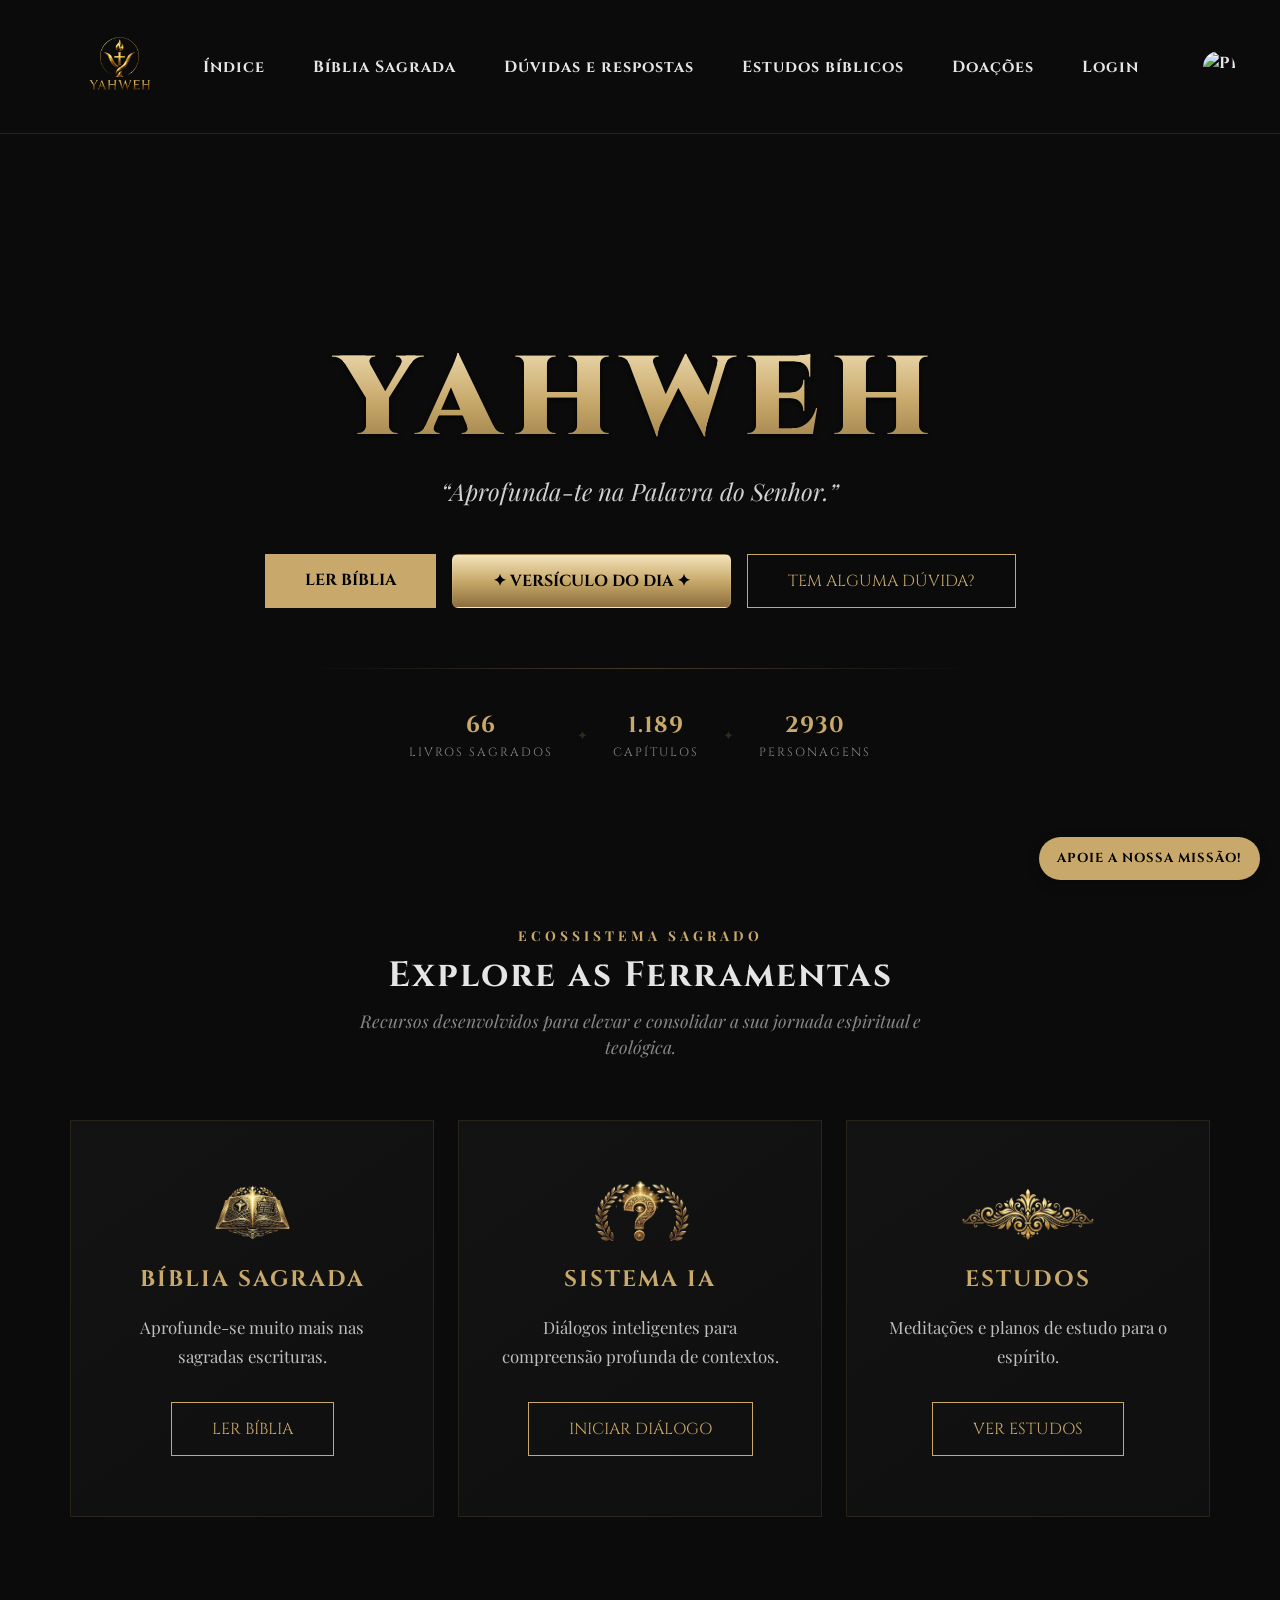
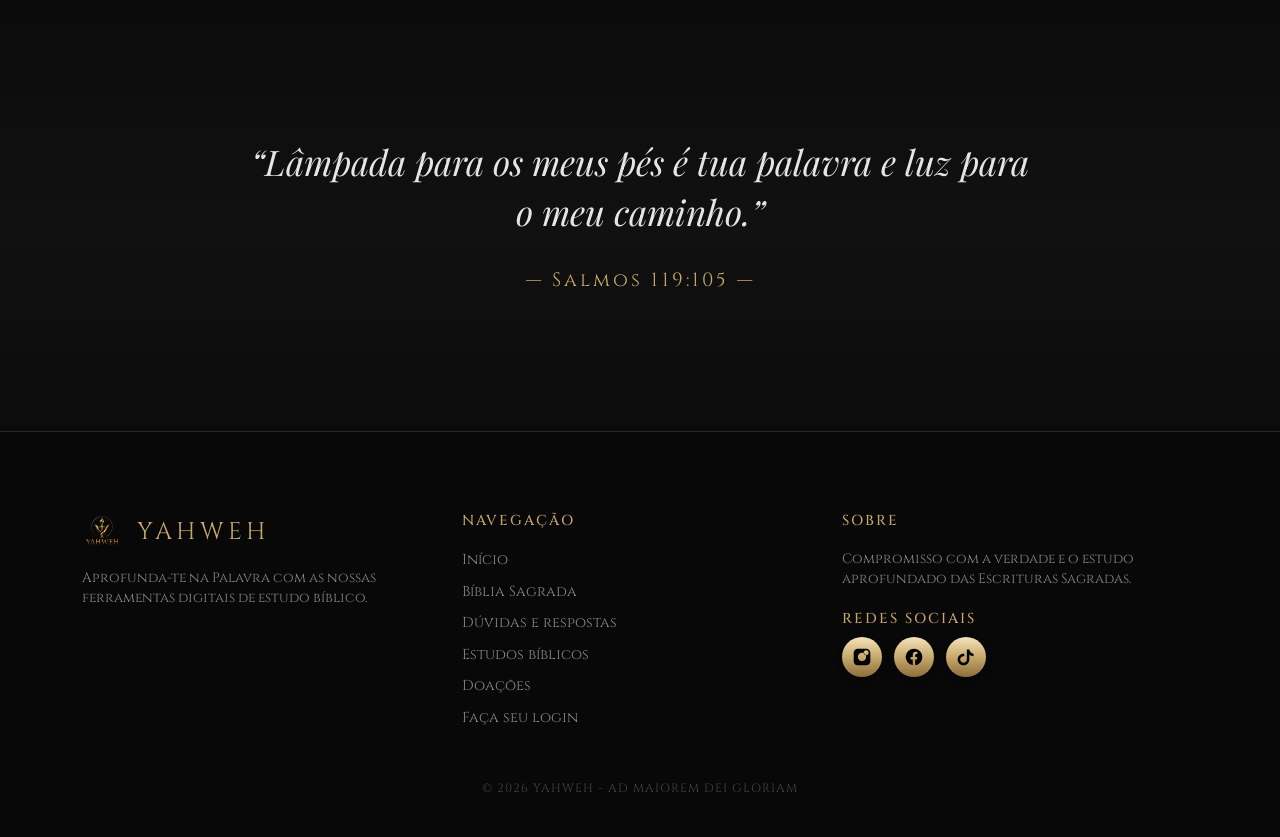
==== commit bd1872b1: "Update index.html" ====
--- a/index.html
+++ b/index.html
@@ -226,6 +226,33 @@
     letter-spacing: 2px;
     font-family: 'Cinzel', serif;
 }
+.btn-yahweh-verse {
+    background: linear-gradient(to bottom, #F4E4BC 0%, #C8A96B 50%, #8B6E3C 100%);
+    color: #000;
+    border: 1px solid rgba(255,255,255,.10);
+    padding: 14px 40px;
+    font-weight: 700;
+    text-transform: uppercase;
+    font-family: 'Cinzel', serif;
+    text-decoration: none;
+    transition: all 0.3s ease;
+}
+
+.btn-yahweh-verse:hover {
+    transform: translateY(-3px);
+    background: linear-gradient(to bottom, #FFF2D6, #D4B77F, #A88345);
+    color: #000;
+}
+
+/* Ajuste específico para telemóveis */
+@media (max-width: 768px) {
+    .btn-yahweh-gold,
+    .btn-yahweh-verse,
+    .btn-yahweh-outline {
+        width: 100%; /* Faz os botões ocuparem toda a largura em mobile */
+        margin-bottom: 5px;
+    }
+}
 
 /* INFO SECTION */
 
@@ -723,43 +750,19 @@
             <p class="hero-subtitle">“Aprofunda-te na Palavra do Senhor.”</p>
            <div class="mb-4">
 
-    <a href="biblia.html" class="btn btn-yahweh-gold me-3">
+   <!-- SUBSTITUI A TUA DIV DE BOTÕES ATUAL POR ESTA -->
+<div class="d-flex flex-wrap justify-content-center gap-3 mt-4">
+    <a href="biblia.html" class="btn btn-yahweh-gold">
         Ler Bíblia
     </a>
 
-  <a href="biblia.html"
-style="
-background:linear-gradient(to bottom,#F4E4BC 0%,#C8A96B 50%,#8B6E3C 100%);
-color:#000;
-border:1px solid rgba(255,255,255,.10);
-padding:12px 22px;
-font-family:'Cinzel',serif;
-font-weight:700;
-letter-spacing:1px;
-text-transform:uppercase;
-text-decoration:none;
-display:inline-block;
-box-shadow:0 3px 10px rgba(0,0,0,.25);
-transition:all .3s ease;
-border-radius:0;
-"
-onmouseover="
-this.style.transform='translateY(-3px)';
-this.style.boxShadow='0 6px 14px rgba(0,0,0,.30)';
-this.style.background='linear-gradient(to bottom,#FFF2D6,#D4B77F,#A88345)';
-"
-onmouseout="
-this.style.transform='translateY(0)';
-this.style.boxShadow='0 3px 10px rgba(0,0,0,.25)';
-this.style.background='linear-gradient(to bottom,#F4E4BC 0%,#C8A96B 50%,#8B6E3C 100%)';
-">
-✦ Versículo do Dia ✦
-</a>
+    <a href="biblia.html" class="btn btn-yahweh-verse">
+        ✦ Versículo do Dia ✦
+    </a>
 
     <a href="ia.html" class="btn btn-yahweh-outline">
         Tem alguma dúvida?
     </a>
-
 </div>
             <div class="hero-divider"></div>
             <div class="hero-sub-footer">
